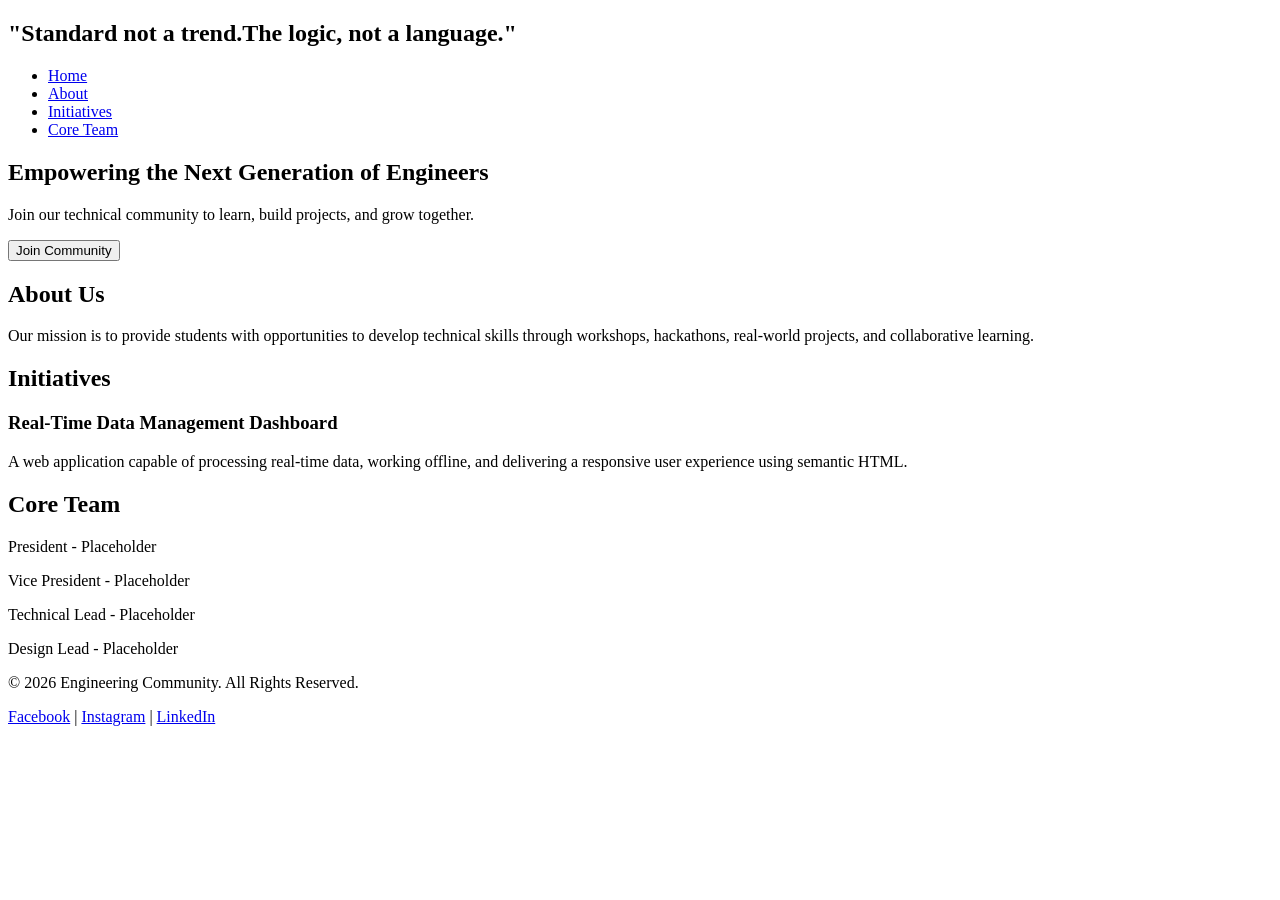
==== index.htm @ ce484015 "Add files via upload" ====
<!DOCTYPE html>
<html lang="en">

<head>
    <meta charset="UTF-8">
    <meta name="viewport" content="width=device-width, initial-scale=1.0">
    <title>Synexus Community</title>
</head>

<body>

    <header role="banner">
        <nav role="navigation">

            <h2>"Standard not a trend.The logic, not a language."</h2>

            <ul>
                <li><a href="#home">Home</a></li>
                <li><a href="#about">About</a></li>
                <li><a href="#initiatives">Initiatives</a></li>
                <li><a href="#team">Core Team</a></li>
            </ul>

        </nav>
    </header>

    <main role="main">

        <section id="home">

            <h1>Empowering the Next Generation of Engineers</h1>

            <p>
                Join our technical community to learn, build projects,
                and grow together.
            </p>

            <button>Join Community</button>

        </section>

        <section id="about">

            <h2>About Us</h2>

            <p>
                Our mission is to provide students with opportunities to
                develop technical skills through workshops, hackathons,
                real-world projects, and collaborative learning.
            </p>

        </section>

        <section id="initiatives">

            <h2>Initiatives</h2>

            <article>

                <h3>Real-Time Data Management Dashboard</h3>

                <p>
                    A web application capable of processing real-time data,
                    working offline, and delivering a responsive user
                    experience using semantic HTML.
                </p>

            </article>

        </section>

        <section id="team">

            <h2>Core Team</h2>

            <p>President - Placeholder</p>
            <p>Vice President - Placeholder</p>
            <p>Technical Lead - Placeholder</p>
            <p>Design Lead - Placeholder</p>

        </section>

    </main>

    <footer role="contentinfo">

        <p>&copy; 2026 Engineering Community. All Rights Reserved.</p>

        <p>
            <a href="#">Facebook</a> |
            <a href="#">Instagram</a> |
            <a href="#">LinkedIn</a>
        </p>

    </footer>

</body>
</html>
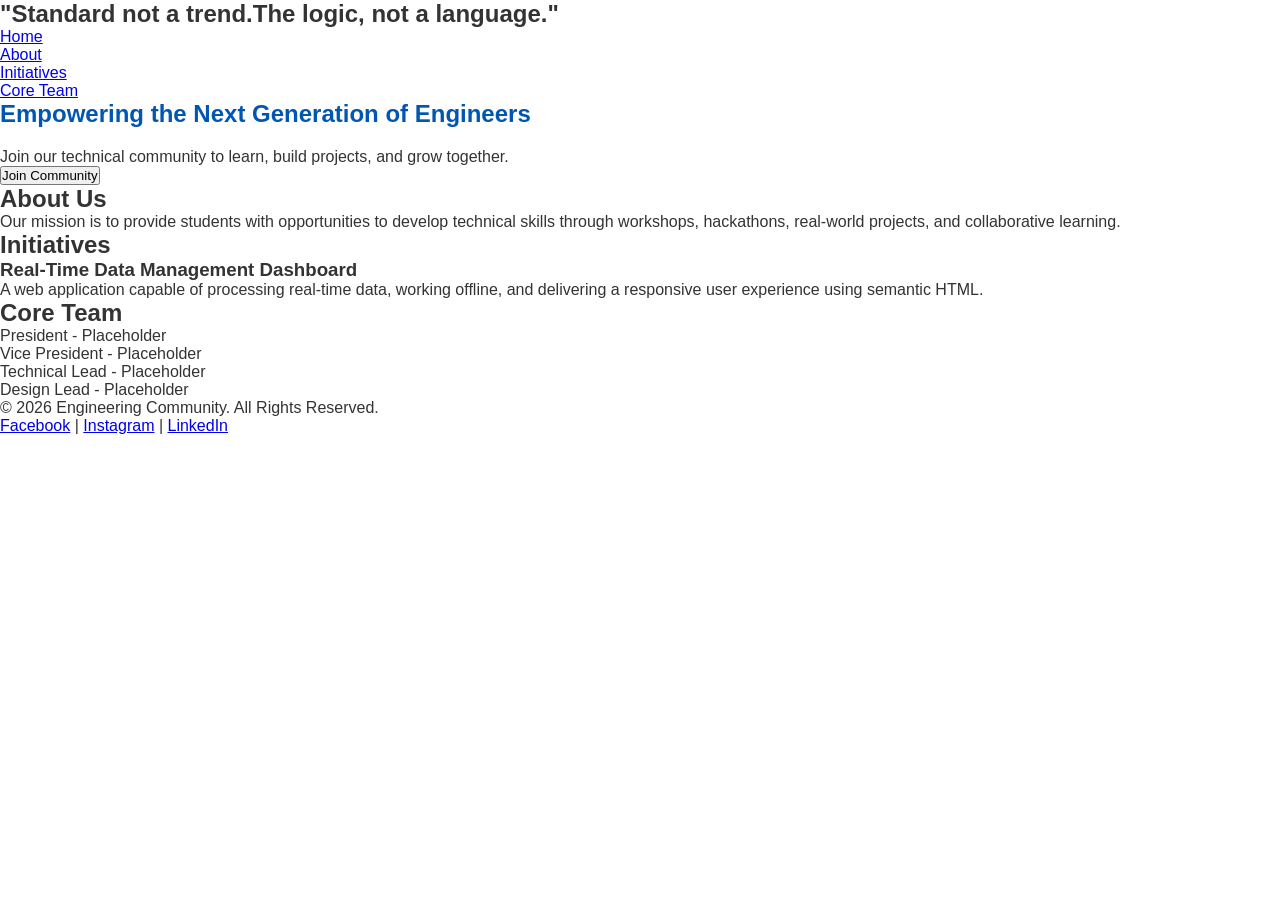
==== commit 00de884f: "Add files via upload" ====
--- a/index.htm
+++ b/index.htm
@@ -5,6 +5,7 @@
     <meta charset="UTF-8">
     <meta name="viewport" content="width=device-width, initial-scale=1.0">
     <title>Synexus Community</title>
+    <link rel="stylesheet" href="style.css">
 </head>
 
 <body>
--- a/style.css
+++ b/style.css
@@ -0,0 +1,25 @@
+/* Universal Reset */
+* {
+    margin: 0;
+    padding: 0;
+    box-sizing: border-box;
+}
+
+/* CSS Variables */
+:root {
+    --primary-color: #0056b3;
+    --text-color: #333333;
+    --bg-color: #ffffff;
+}
+
+/* Body Styling */
+body {
+    font-family: Arial, Helvetica, sans-serif;
+    color: var(--text-color);
+}
+
+/* Bonus Challenge */
+h1 {
+    margin-bottom: 20px;
+    color: var(--primary-color);
+}
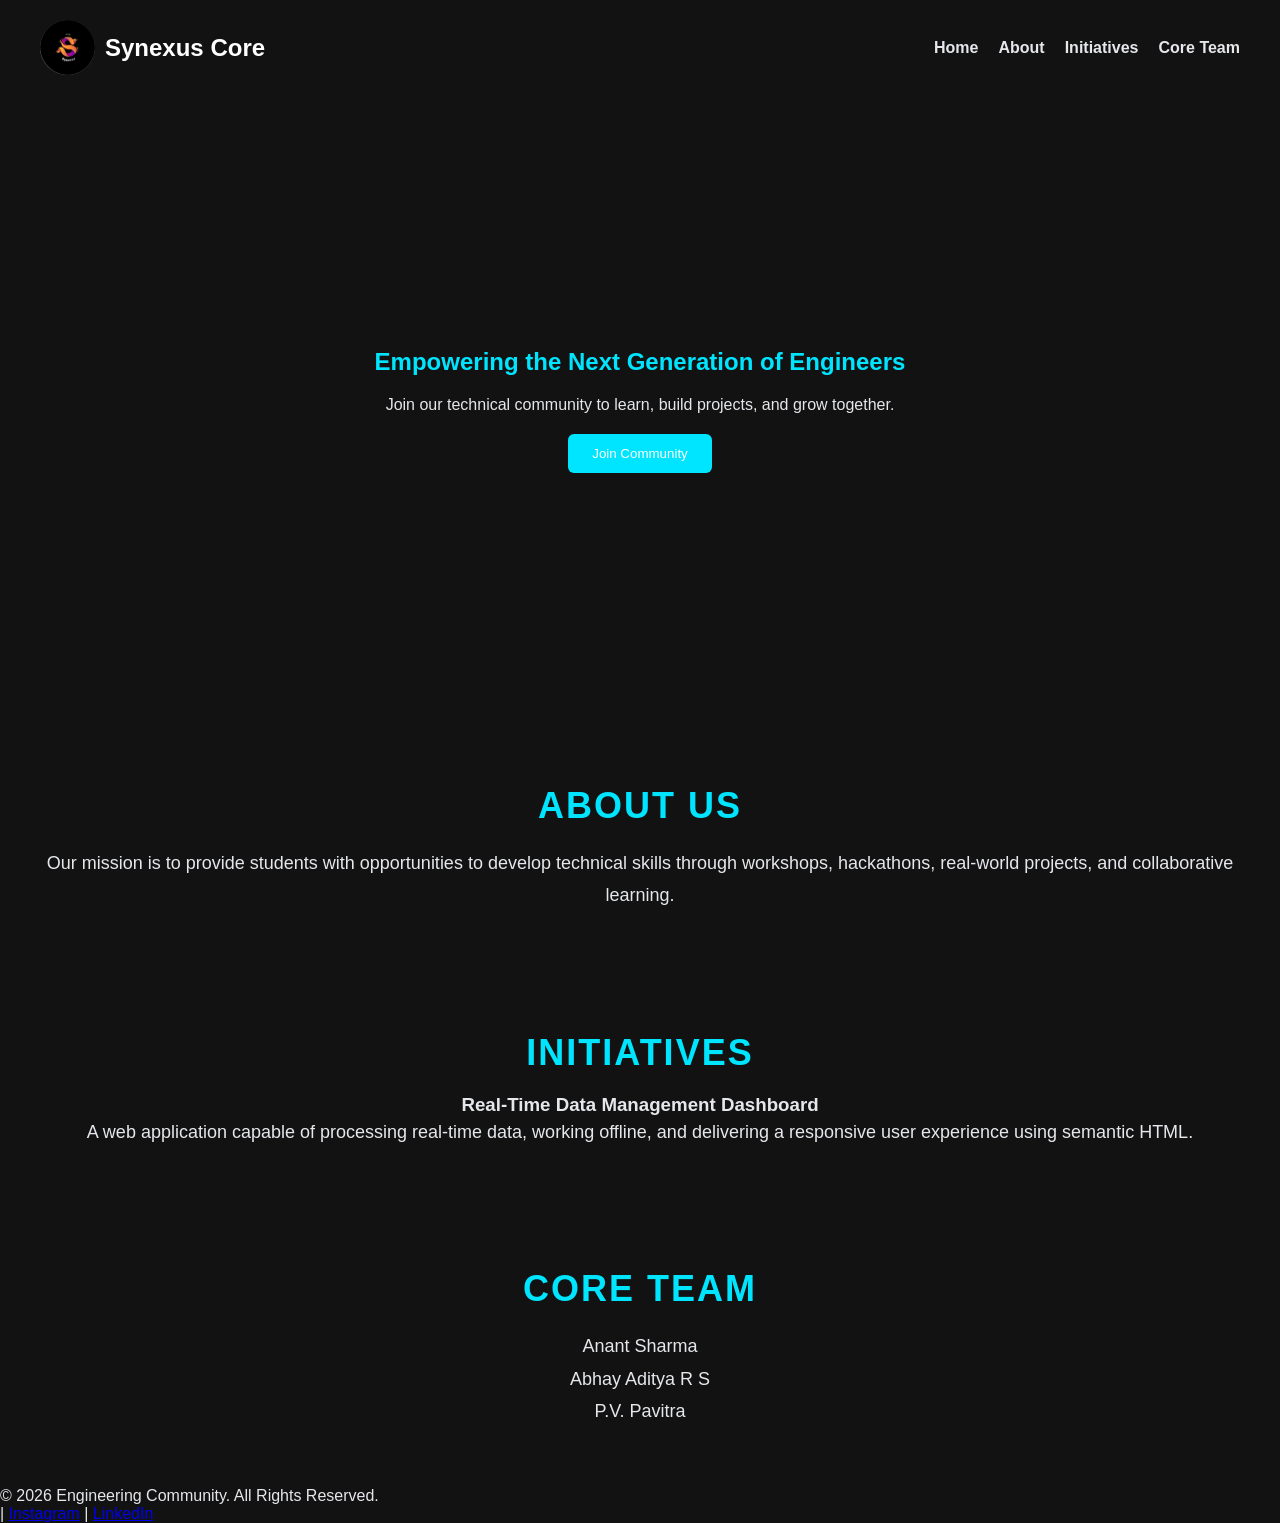
==== commit 1339a068: "Add files via upload" ====
--- a/index.htm
+++ b/index.htm
@@ -12,9 +12,11 @@
 
     <header role="banner">
         <nav role="navigation">
-
-            <h2>"Standard not a trend.The logic, not a language."</h2>
-
+      
+            <a href="#" class="logo">
+            <img src="logo.jpeg" alt="Synexus Logo" width="65" height="65"> 
+            <span>Synexus Core</span>
+            </a>
             <ul>
                 <li><a href="#home">Home</a></li>
                 <li><a href="#about">About</a></li>
@@ -74,10 +76,9 @@
 
             <h2>Core Team</h2>
 
-            <p>President - Placeholder</p>
-            <p>Vice President - Placeholder</p>
-            <p>Technical Lead - Placeholder</p>
-            <p>Design Lead - Placeholder</p>
+            <p>Anant Sharma</p>
+            <p>Abhay Aditya R S</p>
+            <p>P.V. Pavitra</p>
 
         </section>
 
@@ -87,10 +88,9 @@
 
         <p>&copy; 2026 Engineering Community. All Rights Reserved.</p>
 
-        <p>
-            <a href="#">Facebook</a> |
-            <a href="#">Instagram</a> |
-            <a href="#">LinkedIn</a>
+        <p>|
+            <a href="https://www.instagram.com/synexuscore?igsh=amR0dGdwdWJuaDF5" target="_blank">Instagram</a> |
+            <a href="https://www.linkedin.com/company/synexus-core/" target="_blank">LinkedIn</a>
         </p>
 
     </footer>
--- a/style.css
+++ b/style.css
@@ -7,13 +7,14 @@
 
 /* CSS Variables */
 :root {
-    --primary-color: #0056b3;
-    --text-color: #333333;
-    --bg-color: #ffffff;
+    --primary-color: #00e5ff;
+    --text-color: #e5e7eb;
+    --bg-color: #121212;
 }
 
 /* Body Styling */
 body {
+    background-color: var(--bg-color);
     font-family: Arial, Helvetica, sans-serif;
     color: var(--text-color);
 }
@@ -22,4 +23,98 @@
 h1 {
     margin-bottom: 20px;
     color: var(--primary-color);
+}
+/* Navigation Bar */
+nav {
+    display: flex;
+    justify-content: space-between;
+    align-items: center;
+    padding: 20px 40px;
+}
+
+/* Navigation Links */
+nav ul {
+    display: flex;
+    gap: 20px;
+    list-style: none;
+}
+
+nav ul li a {
+    text-decoration: none;
+    color: var(--text-color);
+    font-weight: bold;
+}
+
+nav ul li a:hover {
+    color: var(--primary-color);
+}
+
+/* Hero Section */
+#home {
+    display: flex;
+    flex-direction: column;
+    justify-content: center;
+    align-items: center;
+    min-height: 70vh;
+    text-align: center;
+}
+
+#home p {
+    margin-bottom: 20px;
+}
+
+#home button {
+    padding: 12px 24px;
+    border: none;
+    background-color: var(--primary-color);
+    color: white;
+    border-radius: 6px;
+    cursor: pointer;
+}
+
+#home button:hover {
+    opacity: 0.9;
+}
+.logo {
+    display: flex;
+    align-items: center;
+    gap: 10px;
+    text-decoration: none;
+    color: white;
+    font-size: 24px;
+    font-weight: bold;
+}
+
+.logo img {
+    width: 55px;
+    height: 55px;
+    border-radius: 50%;
+}
+/* Section Styling */
+#about,
+#initiatives,
+#team {
+    padding: 60px 40px;
+    text-align: center;
+}
+
+/* Section Headings */
+#about h2,
+#initiatives h2,
+#team h2 {
+    font-size: 36px;
+    font-weight: bold;
+    color: var(--primary-color);
+    margin-bottom: 20px;
+    text-transform: uppercase;
+    letter-spacing: 2px;
+}
+
+/* Paragraphs */
+#about p,
+#initiatives p,
+#team p {
+    font-size: 18px;
+    line-height: 1.8;
+    color: var(--text-color);
 }
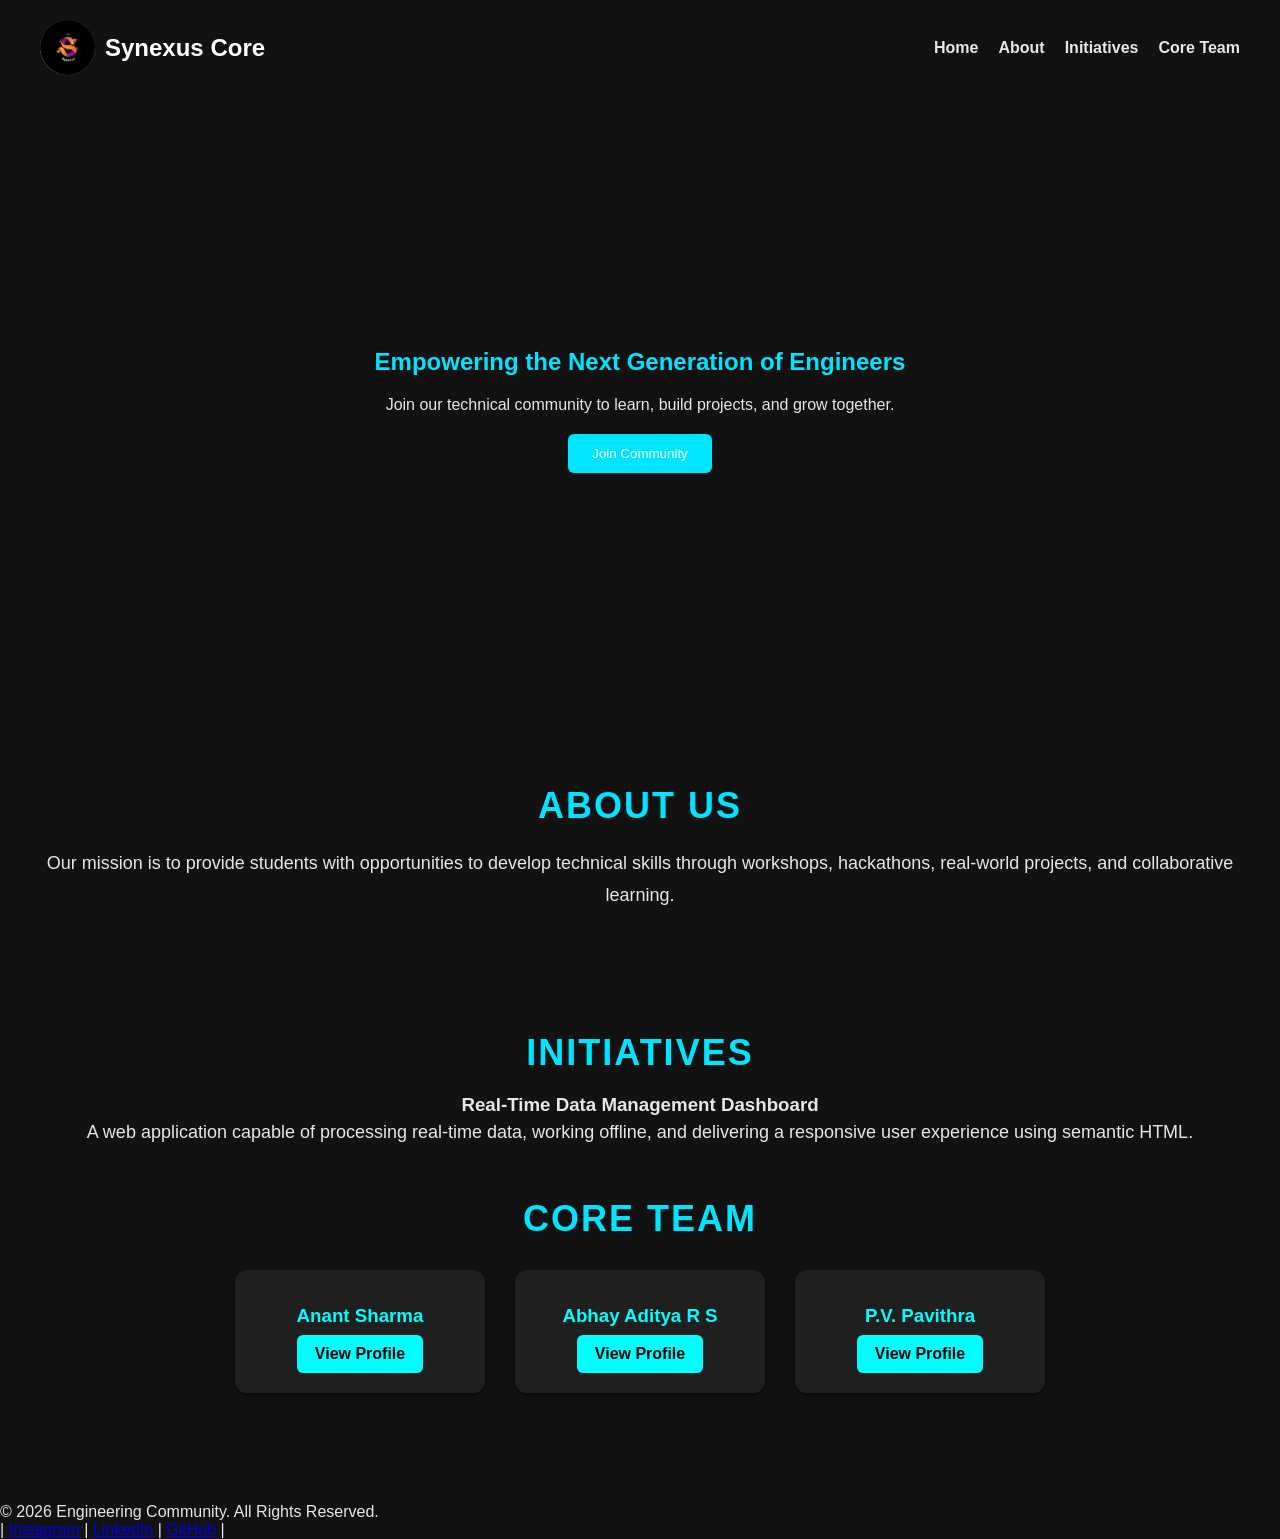
==== commit 8339208f: "Add files via upload" ====
--- a/index.htm
+++ b/index.htm
@@ -70,17 +70,28 @@
 
             </article>
 
-        </section>
+        <section id="team">
+    <h2>Core Team</h2>
 
-        <section id="team">
+    <div class="team-grid">
 
-            <h2>Core Team</h2>
+        <div class="profile-card">
+            <h3>Anant Sharma</h3>
+            <a href="https://linkedin.com/in/anant2005" target="_blank">View Profile</a>
+        </div>
 
-            <p>Anant Sharma</p>
-            <p>Abhay Aditya R S</p>
-            <p>P.V. Pavitra</p>
+        <div class="profile-card">
+            <h3>Abhay Aditya R S</h3>
+            <a href="https://linkedin.com/in/abhayadityars" target="_blank">View Profile</a>
+        </div>
 
-        </section>
+        <div class="profile-card">
+            <h3>P.V. Pavithra</h3>
+            <a href="https://linkedin.com/in/pvpavitra040508" target="_blank">View Profile</a>
+        </div>
+
+    </div>
+</section>
 
     </main>
 
@@ -90,7 +101,8 @@
 
         <p>|
             <a href="https://www.instagram.com/synexuscore?igsh=amR0dGdwdWJuaDF5" target="_blank">Instagram</a> |
-            <a href="https://www.linkedin.com/company/synexus-core/" target="_blank">LinkedIn</a>
+            <a href="https://www.linkedin.com/company/synexus-core/" target="_blank">LinkedIn</a> |
+            <a href="https://github.com/Synexus-Core" target="_blank">GitHub</a> |
         </p>
 
     </footer>
--- a/style.css
+++ b/style.css
@@ -117,4 +117,62 @@
     font-size: 18px;
     line-height: 1.8;
     color: var(--text-color);
+}
+/* Team Section */
+#team {
+    text-align: center;
+    padding: 50px 20px;
+}
+
+.team-grid {
+    display: flex;
+    justify-content: center;
+    gap: 30px;
+    flex-wrap: wrap;
+    margin-top: 30px;
+}
+
+.profile-card {
+    background: #1f1f1f;
+    color: white;
+    width: 250px;
+    padding: 20px;
+    border-radius: 12px;
+    box-shadow: 0 4px 10px rgba(0,0,0,0.4);
+    transition: transform 0.3s ease;
+}
+
+.profile-card:hover {
+    transform: translateY(-5px);
+}
+
+.profile-card img {
+    width: 150px;
+    height: 150px;
+    border-radius: 50%;
+}
+
+.profile-card h3 {
+    margin-top: 15px;
+    margin-bottom: 8px;
+    color: cyan;
+}
+
+.profile-card p {
+    color: #cccccc;
+    margin-bottom: 15px;
+}
+
+.profile-card a {
+    display: inline-block;
+    text-decoration: none;
+    background: cyan;
+    color: black;
+    padding: 10px 18px;
+    border-radius: 6px;
+    font-weight: bold;
+}
+
+.profile-card a:hover {
+    background: #00bcd4;
 }
